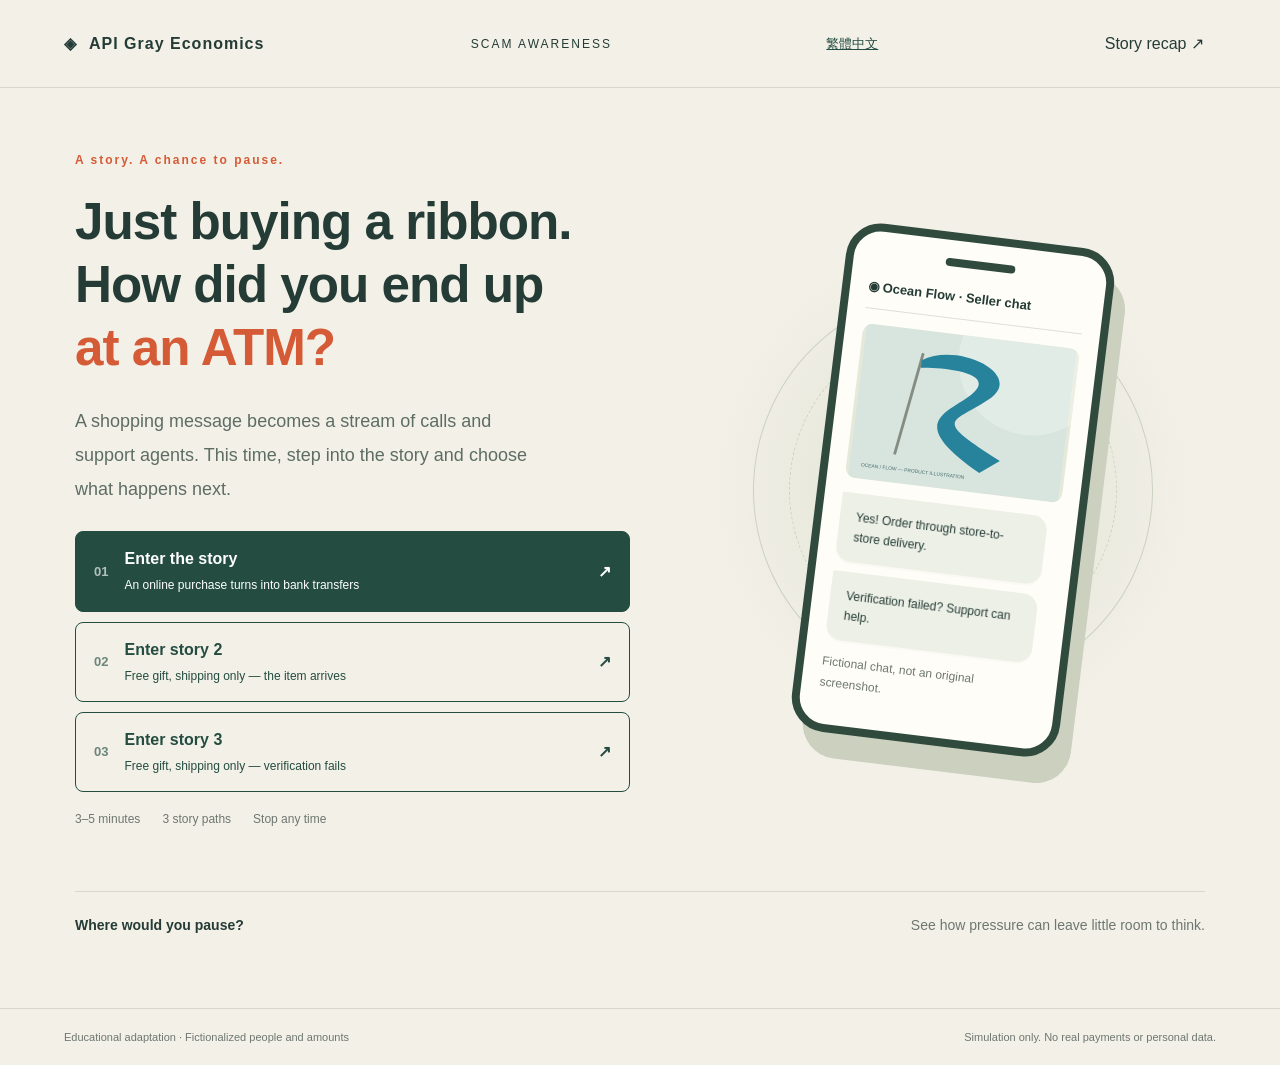
==== en/index.html @ 803ff442 "Add files via upload" ====
<!doctype html><html lang="en"><head><meta charset="utf-8"><meta name="viewport" content="width=device-width,initial-scale=1"><meta name="description" content="Three interactive scam-awareness stories. Practice pausing before a payment or transfer."><title>Pause Before You Transfer | API Gray Economics</title><link rel="stylesheet" href="../style.css"></head><body><header><a class="brand" id="home" href="#">◈ <span>API Gray Economics</span></a><span class="edition">SCAM AWARENESS</span><a class="language-switch" href="../index.html" lang="zh-Hant">繁體中文</a><button class="textbtn" id="review">Story recap ↗</button></header><main id="app"></main><footer><span>Educational adaptation · Fictionalized people and amounts</span><span>Simulation only. No real payments or personal data.</span></footer><script src="chat.js"></script><script src="app.js"></script></body></html>
---- style.css ----
:root{--bg:#f3f0e8;--ink:#243b36;--muted:#6d7770;--line:#d5d8cb;--orange:#d55b36;--green:#244c40}*{box-sizing:border-box}body{margin:0;background:var(--bg);color:var(--ink);font-family:Arial,'Noto Sans TC','Microsoft JhengHei',sans-serif}button,a{-webkit-tap-highlight-color:transparent}button{font:inherit;cursor:pointer}button:focus-visible,a:focus-visible{outline:3px solid #de8b46;outline-offset:4px}header{height:88px;max-width:1320px;margin:auto;padding:0 5%;display:flex;align-items:center;justify-content:space-between;border-bottom:1px solid var(--line)}a{color:inherit}.brand{text-decoration:none;font-weight:700;letter-spacing:1px;display:flex;gap:12px;align-items:center}.brand:first-letter{font-size:26px}.edition,.eyebrow{font-size:12px;letter-spacing:2px}.textbtn{border:0;background:none;color:var(--ink);padding:12px}.hero{max-width:1180px;margin:0 auto;display:grid;grid-template-columns:1.1fr 1fr;gap:70px;align-items:center;min-height:690px;padding:65px 25px}.eyebrow{color:var(--orange);font-weight:700}.hero h1{font-size:clamp(42px,5vw,70px);line-height:1.23;letter-spacing:-2px;margin:24px 0}.hero h1 em{font-style:normal;color:var(--orange)}.intro{font-size:18px;line-height:1.9;max-width:480px;color:#5d6d64}.primary,.secondary{border-radius:8px;padding:17px 24px;border:1px solid var(--green);font-weight:700;line-height:1.5;text-align:left}.primary{background:var(--green);color:white}.primary:hover{background:#36614f}.secondary{background:transparent;color:var(--green)}.secondary:hover{background:#e4e8dc}.hero .primary{margin-top:22px;min-width:235px;display:flex;justify-content:space-between;gap:30px}.fine{font-size:12px;line-height:1.8;color:var(--muted)}.meta{display:flex;gap:22px;margin-top:20px;font-size:12px;color:var(--muted)}.art{position:relative;height:520px;display:grid;place-items:center;background:radial-gradient(ellipse,#dce1d0 0,transparent 68%)}.orbit{position:absolute;width:400px;height:400px;border:1px solid #cbd2c0;border-radius:50%;transform:rotate(-20deg)}.orbit:after{content:'';position:absolute;inset:35px;border:1px dashed #cbd2c0;border-radius:50%}.mockphone{width:270px;background:#fffdf7;border:8px solid #304a3e;border-radius:35px;box-shadow:14px 25px 0 #cbd0bf;transform:rotate(7deg);padding:18px;z-index:1}.notch{width:70px;height:8px;background:#304a3e;border-radius:8px;margin:0 auto 22px}.phonehead{font-size:13px;font-weight:700;border-bottom:1px solid #dce1d6;padding-bottom:14px}.ribbonart{height:155px;position:relative;overflow:hidden;background:#e4e9da;border-radius:10px;margin:15px 0}.ribbonart svg{width:100%;height:100%}.bubble{padding:14px 16px;border-radius:2px 15px 15px;background:white;line-height:1.7;font-size:15px;margin:10px 0;max-width:95%;box-shadow:0 2px 0 #00000004}.mockphone .bubble{font-size:12px;background:#edf0e6}.tag{position:absolute;z-index:2;background:var(--bg);border:1px solid #cbd1c2;padding:13px 20px;border-radius:8px;font-size:13px;box-shadow:0 8px 20px #203d3010}.tag.one{top:45px;left:0;transform:rotate(-7deg)}.tag.two{bottom:40px;right:-5px;transform:rotate(-5deg);color:#a4432a}.bottomline{max-width:1130px;margin:0 auto 50px;border-top:1px solid var(--line);padding:25px 0;display:flex;justify-content:space-between;gap:20px;font-size:14px}.bottomline span{color:var(--muted)}footer{border-top:1px solid var(--line);padding:22px 5%;display:flex;justify-content:space-between;font-size:11px;color:var(--muted);gap:15px}.experience{max-width:1100px;margin:50px auto 70px;padding:0 24px;display:grid;grid-template-columns:.85fr 1.15fr;gap:70px}.context h1{font-size:38px;line-height:1.4;margin:22px 0}.context p{line-height:1.9;color:#5c6d64}.progress{display:flex;gap:7px;margin-bottom:36px}.progress i{height:4px;background:#d9ddcf;flex:1}.progress i.active{background:var(--orange)}.amount{margin:35px 0;padding-top:25px;border-top:1px solid var(--line)}.amount strong{font-size:36px;display:block;margin-top:10px;font-weight:500}.scene{background:#e3e8dc;border-radius:20px;overflow:hidden;border:1px solid #d4dacb}.scenehead{padding:20px 25px;background:#f9faf4;display:flex;align-items:center;gap:12px}.avatar{background:var(--green);color:white;width:38px;height:38px;border-radius:50%;display:grid;place-items:center}.scenehead small{display:block;color:var(--muted);margin-top:5px;font-size:11px}.messages{padding:22px 25px;min-height:240px}.incoming{font-size:12px;color:var(--muted);margin:15px 0 4px}.bubble.me{background:#cedbb7;margin-left:auto;border-radius:15px 2px 15px 15px}.url{word-break:break-all;font-family:monospace;font-size:13px}.choices{display:grid;gap:10px;padding:0 25px 25px}.choices button{width:100%;font-size:14px}.sim{font-size:10px;text-align:center;color:var(--muted);padding-bottom:15px}.note{margin-top:20px;font-size:12px;line-height:1.8;color:var(--muted)}.receipt{background:#fafbf6;padding:20px;border-radius:8px}.receipt strong{display:block;font-size:32px;margin:10px 0}.notice{border-left:3px solid var(--orange);padding:10px 15px;margin-top:20px;line-height:1.8}.recap{max-width:850px;margin:55px auto;padding:0 24px}.recap h1{font-size:40px;line-height:1.35}.recap>p{line-height:1.9;color:#5c6d64}.timeline{margin:35px 0}.row{display:grid;grid-template-columns:90px 1fr;gap:25px;padding:24px 0;border-top:1px solid var(--line)}.row b{color:var(--orange);font-size:13px}.row h3{margin:0 0 10px;font-size:19px}.row p{line-height:1.8;margin:0;color:#5d6d64}.actions{display:flex;gap:12px;margin:30px 0;flex-wrap:wrap}.help{background:#e3e8db;padding:28px;border-radius:12px;margin:30px 0}.help li{line-height:1.9;margin:12px 0}.help ul{padding-left:20px}.check{font-size:50px;color:var(--green)}@media(max-width:760px){header{height:70px;padding:0 20px}.edition{display:none}.brand{font-size:13px}.hero{grid-template-columns:1fr;padding:40px 24px 25px;gap:20px}.hero h1{font-size:46px}.intro{font-size:16px}.art{height:430px;max-width:400px;width:100%;margin:auto}.orbit{width:310px;height:310px}.mockphone{width:235px}.tag.one{top:20px}.tag.two{bottom:10px;right:0}.bottomline{margin:20px 24px 35px;display:grid;line-height:1.8}.experience{grid-template-columns:1fr;gap:24px;margin-top:30px}.context h1{font-size:29px}.context p{font-size:14px;margin-bottom:0}.progress{margin-bottom:20px}.amount{margin:20px 0 0;padding-top:15px;display:flex;justify-content:space-between;align-items:center;font-size:12px}.amount strong{font-size:26px;margin:0}.messages{padding:16px;min-height:0}.choices{padding:0 16px 20px}.recap h1{font-size:32px}.row{grid-template-columns:62px 1fr;gap:16px}footer{flex-direction:column;gap:8px}.recap{margin-top:35px}}@media(prefers-reduced-motion:no-preference){.bubble{animation:appear .35s ease both}@keyframes appear{from{opacity:0;transform:translateY(6px)}to{opacity:1;transform:translateY(0)}}}
h1:focus{outline:none}
.shop-layout{max-width:1320px;margin:36px auto 65px;padding:0 24px;display:grid;grid-template-columns:minmax(0,2.1fr) minmax(290px,1fr);gap:28px;align-items:start}.training-banner{background:#993f2a;color:white;padding:13px 18px;border-radius:10px 10px 0 0;font-size:13px;display:flex;justify-content:space-between;gap:12px;flex-wrap:wrap}.training-banner span{font-size:11px}.browserbar{padding:13px 17px;background:#e3e5e4;border:1px solid #ced3d1;font-size:11px}.browserbar span{display:block;margin-bottom:6px;color:#59655f}.browserbar code{word-break:break-all;font-size:13px}.browserbar b{color:#9b3928;background:#fce2d4}.store{background:white;border:1px solid #ddd;color:#333}.store-nav{padding:20px;display:flex;justify-content:space-between;align-items:center;gap:12px;border-top:5px solid #14805a;border-bottom:3px solid #2384af;font-size:13px}.store-nav>div{display:flex;align-items:center;gap:8px;flex-wrap:wrap}.store-nav small{font-size:10px;color:#7b827c}.storemark{background:#127e59;color:white;font-weight:bold;padding:7px 10px;font-size:18px}.store-path{font-size:11px;padding:18px 24px;color:#7b827c}.shop-product{padding:8px 24px 24px;display:grid;grid-template-columns:1.05fr 1fr;gap:28px}.product-image{overflow:hidden;border-radius:5px;background:#dfe9e5}.product-image svg{width:100%;display:block;min-height:270px}.thumbnail{width:62px;height:50px;margin-top:12px;border:2px solid #13825b;border-radius:4px;overflow:hidden}.thumbnail svg{width:100%;height:100%;object-fit:cover}.stock-tag{font-size:11px;color:#12875c;margin:7px 0 12px}.product-details h1{font-size:27px;line-height:1.4;margin:0 0 13px}.product-details h1 span{font-size:12px;font-weight:400;color:#818781}.rating{font-size:12px;color:#d29329}.rating span{color:#777;display:block;margin:6px 0 18px}.price{font-size:29px;color:#da5a2b;font-weight:700}.price del{font-size:13px;color:#999;font-weight:400;margin-left:8px}.promo{background:#fff3e8;color:#a05b28;padding:9px;font-size:11px}.product-details label{font-size:12px;display:flex;justify-content:space-between;align-items:center;margin:18px 0 9px}.swatches{display:flex;gap:8px}.swatches button{padding:9px 12px;background:white;border:1px solid #ccc;border-radius:3px;font-size:12px}.swatches .selected{border:2px solid #16815a;color:#16815a;background:#f2faf6}.quantity{display:flex;align-items:center}.quantity button,.quantity output{border:1px solid #ddd;padding:8px 14px;background:white;font-size:14px}.quantity output{border-right:0;border-left:0;min-width:45px;text-align:center}.quantity button:disabled{opacity:.35;cursor:default}.delivery{display:grid;grid-template-columns:1fr 1fr;gap:12px;font-size:12px;margin:23px 0}.delivery span{color:#777}.delivery strong{font-weight:400}.store-buy{display:block;width:100%;padding:15px;border:0;background:#128358;color:white;font-weight:700;border-radius:5px}.store-buy:hover{background:#096c47}.seller-strip{margin:0 24px;border-top:1px solid #eee;border-bottom:1px solid #eee;padding:18px 0;display:flex;gap:13px;font-size:13px;align-items:center}.seller-icon{width:40px;height:40px;border-radius:50%;background:#dfece6;display:grid;place-items:center;color:#38765e}.seller-strip small{display:block;font-size:10px;color:#888;margin-top:7px}.product-tabs{margin:20px 24px 0;border-bottom:1px solid #ddd;display:flex;gap:20px}.product-tabs button{background:none;border:0;padding:13px 2px;color:#888;font-size:13px}.product-tabs .selected{color:#128358;border-bottom:3px solid #128358}#product-info{padding:15px 24px 30px;font-size:13px;line-height:1.9}#product-info h3{font-size:16px}#product-info small{font-size:11px}.store-footer{background:#fafafa;text-align:center;padding:20px;color:#888;font-size:10px;line-height:1.9}.verify{background:#e6eadd;border:1px solid #d3d9c8;border-radius:10px;padding:23px;line-height:1.8;font-size:13px}.verify-label{color:#997047;font-size:11px;font-weight:bold;letter-spacing:1px}.verify h2{font-size:26px;line-height:1.4;margin:12px 0}.verify p{color:#59675e}.verify details{border-top:1px solid #cbd3c0;padding:17px 0}.verify summary{font-size:14px;font-weight:700;cursor:pointer}.domainbreak{margin:16px 0;background:white;padding:10px;font-family:monospace;overflow-wrap:anywhere}.domainbreak span{color:#818a83}.domainbreak strong{color:#ad402a;background:#fff0db}.wrap{overflow-wrap:anywhere}.verify textarea{width:100%;height:130px;resize:vertical;font:12px/1.8 inherit;font-family:inherit;padding:10px;border:1px solid #bdc7b2;border-radius:4px;background:#fafcf5;color:#384c40}.guidebtn{background:white;border:1px solid #829981;border-radius:4px;padding:10px 15px;margin-top:8px;color:#274637;font-size:12px}.verify .secondary{font-size:12px;width:100%}.verify a{font-size:12px;line-height:2.2}.checkout{padding:10px 28px 30px}.checkout-steps{display:flex;gap:10px;font-size:11px;color:#888;flex-wrap:wrap}.checkout-steps b{color:#147f59;font-weight:400}.checkout h1{font-size:28px;margin:25px 0 12px}.checkout-note{background:#f5f5f2;font-size:12px;padding:12px;line-height:1.7}.order-item{display:flex;gap:15px;align-items:center;border-bottom:1px solid #eee;padding:20px 0;font-size:13px}.order-item>strong{margin-left:auto}.order-thumb{width:85px}.order-thumb svg{width:100%;display:block}.order-item p{font-size:11px;color:#777}.shipping-title{display:flex;align-items:center;gap:15px}.checkout h2{font-size:16px;margin:25px 0 15px}.shipping-title span{font-size:11px;color:#92724f}.demo-fields{display:grid;grid-template-columns:1fr 1fr;gap:16px}.demo-fields label{font-size:12px}.demo-fields input,.demo-fields select{display:block;width:100%;margin-top:8px;padding:12px;border:1px solid #d9deda;border-radius:4px;color:#68756c;background:#f8faf8;font:12px inherit;font-family:inherit}.demo-fields .wide{grid-column:1/-1}.payment{background:#f4faf7;border:1px solid #b8d9c9;border-radius:5px;padding:15px;font-size:13px}.payment small{font-size:10px;color:#728478;margin-left:12px}.order-total{margin:22px 0}.order-total>div{display:flex;justify-content:space-between;font-size:13px;padding:9px 0}.order-total .total{border-top:1px solid #ddd;padding-top:17px;margin-top:7px}.total strong{color:#d75b32;font-size:23px}dialog{border:0;padding:0;border-radius:12px;width:min(440px,calc(100% - 32px));color:#34433b;box-shadow:0 25px 90px #0004}dialog::backdrop{background:#142d2877}.dialog-band{background:#9e4531;color:white;padding:13px;font-size:12px;text-align:center}.dialog-body{padding:28px;text-align:center;line-height:1.8}.error-icon{width:54px;height:54px;border-radius:50%;background:#fff0e3;color:#c4672a;font-size:32px;margin:auto}.dialog-body h2{font-size:24px;margin:15px 0 8px}.dialog-body p{font-size:14px}.fake-error{font-size:12px;background:#f4f4ef;padding:15px}.dialog-body .secondary{margin-top:10px;width:100%;font-size:12px;text-align:center}@media(max-width:1000px){.shop-layout{grid-template-columns:minmax(0,1.8fr) minmax(280px,1fr);gap:16px;padding:0 16px}.shop-product{grid-template-columns:1fr}.product-image svg{min-height:0;max-height:300px}.product-details h1 br{display:none}.product-details h1 span{display:block}.store-nav{font-size:11px;padding:15px}}@media(max-width:720px){.shop-layout{grid-template-columns:1fr;margin-top:20px;padding:0 12px}.shop-product{grid-template-columns:1fr;padding:8px 20px 22px;gap:5px}.verify{padding:22px}.demo-fields{grid-template-columns:1fr}.store-nav>span{white-space:nowrap}.checkout{padding:10px 20px 25px}.browserbar code{font-size:11px}.training-banner{font-size:12px}.verify h2 br{display:none}.product-image svg{max-height:320px}.thumbnail{display:none}.order-item{gap:10px}.order-item>strong{font-size:12px}}
.free-entry{margin-top:12px;font-size:14px;display:block;max-width:100%}.gift-layout .store-nav{border-top-color:#e7842f;border-bottom-color:#26804a}.gift-layout .storemark{background:#e7772d}.gift-layout .price small{font-size:13px;margin-left:10px;font-weight:400}.gift-description{padding:20px 24px;font-size:13px;line-height:1.8}.gift-charge{background:#f4f7f3;border:1px solid #dbe2d9;border-radius:6px;text-align:center;padding:22px;margin:22px 0}.gift-charge span,.gift-charge small{display:block;font-size:12px;color:#738075}.gift-charge strong{display:block;font-size:35px;color:#d2672b;margin:10px 0}.gift-layout .checkout .store-buy{margin-top:25px}
.story-menu{display:grid;gap:10px;margin-top:25px}.hero .story-menu button{display:flex;align-items:center;gap:16px;justify-content:flex-start;width:100%;margin:0;padding:15px 18px}.story-menu button>span:first-child{font-size:13px;opacity:.65}.story-menu button>span:last-child{margin-left:auto}.story-menu button div{font-size:16px}.story-menu small{display:block;font-weight:400;font-size:12px;margin-top:5px;line-height:1.6}.parcel-card{background:#e5ebdf;border-radius:12px;padding:24px;display:flex;gap:20px;align-items:center;margin:25px 0}.parcel-icon{font-size:65px;color:#a8794f}.parcel-card p{font-size:13px}.delivery-track{padding-left:24px;line-height:2.7}.delivery-track strong{font-weight:400;font-size:13px;margin-left:12px}.received-product{max-width:420px;border-radius:10px;overflow:hidden;margin:25px 0}.received-product svg{display:block;width:100%}@media(max-width:760px){.story-menu small{font-size:12px}.hero .story-menu button{padding:14px 12px;gap:12px}.story-menu button div{font-size:15px}}
/* Messaging simulation */
.messenger{max-width:480px;width:100%;justify-self:center;border:6px solid #28302f;border-radius:36px;background:#90aaca;box-shadow:0 22px 60px #263b3620;overflow:hidden}.phone-status{height:38px;position:relative;padding:13px 24px 5px;background:#f8fafc;display:flex;justify-content:space-between;font:bold 12px Arial;color:#172128}.chat-island{position:absolute;left:50%;top:8px;transform:translateX(-50%);width:80px;height:17px;border-radius:20px;background:#222b2f}.messenger .scenehead{padding:12px 14px;background:#f8fafc;gap:9px;border-bottom:1px solid #d9e0e5}.chat-back{border:0;background:none;font-size:34px;color:#263c47;padding:0 3px;line-height:1}.messenger .avatar{width:34px;height:34px;font-size:13px;background:linear-gradient(140deg,#52978e,#2a696c)}.messenger .scenehead strong{font-size:14px}.messenger .scenehead small{font-size:10px;max-width:170px}.chat-tools{margin-left:auto;display:flex;align-items:center;gap:11px;font-size:18px}.chat-tools svg{width:18px;height:18px;fill:none;stroke:#344b59;stroke-width:1.6;stroke-linecap:round;stroke-linejoin:round}.chat-sim-label{text-align:center;font-size:10px;color:#586e82;background:#dce6f1;padding:7px}.messenger .messages{height:360px;min-height:0;padding:15px 12px;background:#90aaca;overflow-y:auto;scrollbar-width:thin}.chat-date{width:max-content;margin:0 auto 18px;padding:5px 12px;border-radius:20px;background:#607c9b66;color:#fff;font-size:10px}.chat-row{display:flex;align-items:flex-end;gap:6px;margin:13px 0}.chat-row[hidden],.messenger [hidden]{display:none!important}.chat-face{flex:0 0 29px;height:29px;align-self:flex-start;display:grid;place-items:center;border:2px solid #ffffffa0;background:linear-gradient(145deg,#faead2,#b4c8ad);border-radius:50%;font-size:12px;color:#4c685e;margin-top:19px}.chat-message{max-width:77%;min-width:0}.chat-sender{font-size:10px;color:#2f4b66;margin:0 0 5px 3px}.messenger .bubble{margin:0;padding:10px 12px;background:#fff;color:#25322d;line-height:1.65;font-size:14px;max-width:100%;border-radius:0 15px 15px 15px;box-shadow:0 1px 2px #425e7618;overflow-wrap:anywhere}.chat-time{font-size:9px;color:#3d5773;line-height:1.5;white-space:nowrap;padding-bottom:1px}.chat-row.outgoing{justify-content:flex-end}.outgoing .chat-message{order:2}.outgoing .chat-time{order:1;text-align:right}.messenger .bubble.me{background:#a6e57b;border-radius:15px 0 15px 15px;margin:0}.chat-playbar{display:flex;gap:8px;justify-content:center;background:#90aaca;padding:8px 10px 16px}.chat-playbar button{border:0;border-radius:20px;padding:9px 14px;font-size:12px}.chat-next{background:#fff;color:#294860;font-weight:bold}.chat-show-all{background:#ffffff55;color:#304a62}.chat-composer{background:#f8fafc;display:flex;gap:10px;align-items:center;padding:10px 14px;color:#738389;font-size:24px;border-top:1px solid #d4dfe7}.chat-composer>div{flex:1;border:1px solid #e0e5e8;background:#fff;border-radius:20px;padding:10px 12px;font-size:11px;color:#97a0a4;display:flex;justify-content:space-between}.messenger .choices{background:#f8fafc;padding:4px 14px 12px;gap:8px}.messenger .choices button{font-size:12px;padding:12px 14px;border-radius:8px}.messenger .sim{background:#f8fafc;padding:0 10px 15px;font-size:9px}.messenger .sim:after{content:'';display:block;width:100px;height:4px;background:#2c343b;border-radius:4px;margin:13px auto 0}.messenger .receipt{padding:12px}.messenger .receipt strong{font-size:26px}.experience{align-items:start}.messenger .chat-row .bubble{animation:appear .2s ease both}@media(max-width:760px){.messenger{border-width:4px;max-width:430px;border-radius:29px}.messenger .messages{height:340px}.chat-message{max-width:75%}.chat-tools{gap:8px}.messenger .scenehead small{max-width:145px}.experience{gap:24px}}@media(prefers-reduced-motion:reduce){.messenger .chat-row .bubble{animation:none}}

.language-switch{font-size:13px;white-space:nowrap;padding:8px;color:var(--green)}html[lang=en] .hero h1{font-size:clamp(35px,4vw,58px);letter-spacing:-1px}html[lang=en] .context h1{font-size:34px}html[lang=en] .chat-message{max-width:74%}html[lang=en] .chat-tools{gap:7px}@media(max-width:760px){html[lang=en] header{padding:0 10px;gap:4px}html[lang=en] .brand{font-size:11px}html[lang=en] .textbtn{font-size:11px;padding:8px}html[lang=en] .context h1{font-size:28px}}
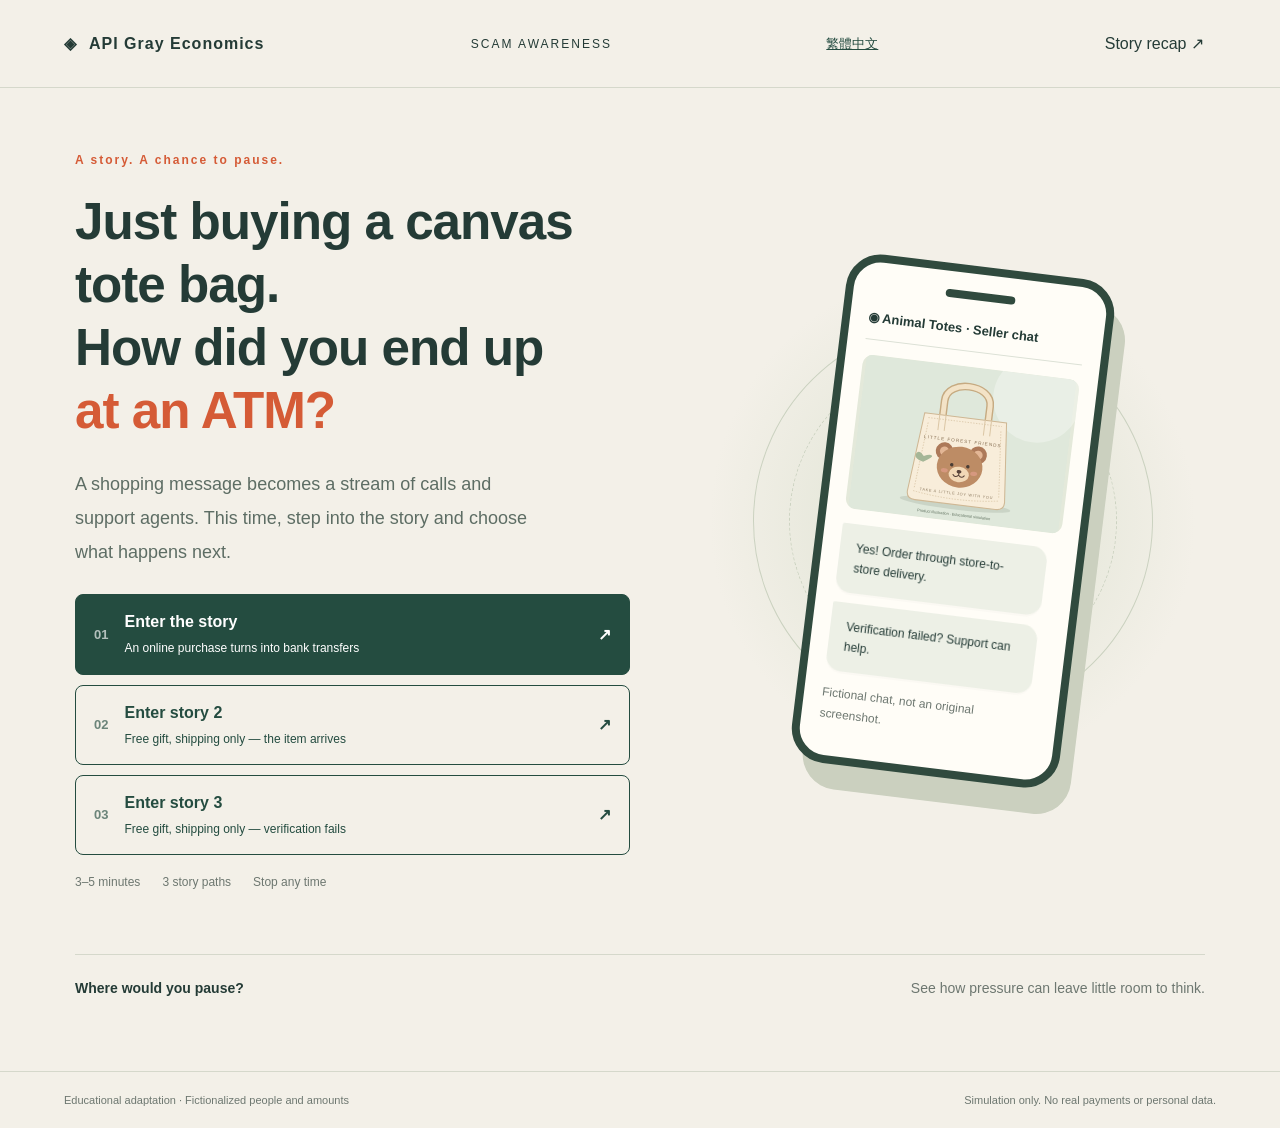
==== commit 78c8b612: "更新品項" ====
--- a/en/index.html
+++ b/en/index.html
@@ -1 +1 @@
-<!doctype html><html lang="en"><head><meta charset="utf-8"><meta name="viewport" content="width=device-width,initial-scale=1"><meta name="description" content="Three interactive scam-awareness stories. Practice pausing before a payment or transfer."><title>Pause Before You Transfer | API Gray Economics</title><link rel="stylesheet" href="../style.css"></head><body><header><a class="brand" id="home" href="#">◈ <span>API Gray Economics</span></a><span class="edition">SCAM AWARENESS</span><a class="language-switch" href="../index.html" lang="zh-Hant">繁體中文</a><button class="textbtn" id="review">Story recap ↗</button></header><main id="app"></main><footer><span>Educational adaptation · Fictionalized people and amounts</span><span>Simulation only. No real payments or personal data.</span></footer><script src="chat.js"></script><script src="app.js"></script></body></html>+<!doctype html><html lang="en"><head><meta charset="utf-8"><meta name="viewport" content="width=device-width,initial-scale=1"><meta name="description" content="Three interactive scam-awareness stories. Practice pausing before a payment or transfer."><title>Pause Before You Transfer | API Gray Economics</title><link rel="stylesheet" href="../style.css"></head><body><header><a class="brand" id="home" href="#">◈ <span>API Gray Economics</span></a><span class="edition">SCAM AWARENESS</span><a class="language-switch" href="../index.html" lang="zh-Hant">繁體中文</a><button class="textbtn" id="review">Story recap ↗</button></header><main id="app"></main><footer><span>Educational adaptation · Fictionalized people and amounts</span><span>Simulation only. No real payments or personal data.</span></footer><script src="../totes.js"></script><script src="chat.js"></script><script src="app.js"></script></body></html>
--- a/style.css
+++ b/style.css
@@ -1,4 +1,4 @@
-:root{--bg:#f3f0e8;--ink:#243b36;--muted:#6d7770;--line:#d5d8cb;--orange:#d55b36;--green:#244c40}*{box-sizing:border-box}body{margin:0;background:var(--bg);color:var(--ink);font-family:Arial,'Noto Sans TC','Microsoft JhengHei',sans-serif}button,a{-webkit-tap-highlight-color:transparent}button{font:inherit;cursor:pointer}button:focus-visible,a:focus-visible{outline:3px solid #de8b46;outline-offset:4px}header{height:88px;max-width:1320px;margin:auto;padding:0 5%;display:flex;align-items:center;justify-content:space-between;border-bottom:1px solid var(--line)}a{color:inherit}.brand{text-decoration:none;font-weight:700;letter-spacing:1px;display:flex;gap:12px;align-items:center}.brand:first-letter{font-size:26px}.edition,.eyebrow{font-size:12px;letter-spacing:2px}.textbtn{border:0;background:none;color:var(--ink);padding:12px}.hero{max-width:1180px;margin:0 auto;display:grid;grid-template-columns:1.1fr 1fr;gap:70px;align-items:center;min-height:690px;padding:65px 25px}.eyebrow{color:var(--orange);font-weight:700}.hero h1{font-size:clamp(42px,5vw,70px);line-height:1.23;letter-spacing:-2px;margin:24px 0}.hero h1 em{font-style:normal;color:var(--orange)}.intro{font-size:18px;line-height:1.9;max-width:480px;color:#5d6d64}.primary,.secondary{border-radius:8px;padding:17px 24px;border:1px solid var(--green);font-weight:700;line-height:1.5;text-align:left}.primary{background:var(--green);color:white}.primary:hover{background:#36614f}.secondary{background:transparent;color:var(--green)}.secondary:hover{background:#e4e8dc}.hero .primary{margin-top:22px;min-width:235px;display:flex;justify-content:space-between;gap:30px}.fine{font-size:12px;line-height:1.8;color:var(--muted)}.meta{display:flex;gap:22px;margin-top:20px;font-size:12px;color:var(--muted)}.art{position:relative;height:520px;display:grid;place-items:center;background:radial-gradient(ellipse,#dce1d0 0,transparent 68%)}.orbit{position:absolute;width:400px;height:400px;border:1px solid #cbd2c0;border-radius:50%;transform:rotate(-20deg)}.orbit:after{content:'';position:absolute;inset:35px;border:1px dashed #cbd2c0;border-radius:50%}.mockphone{width:270px;background:#fffdf7;border:8px solid #304a3e;border-radius:35px;box-shadow:14px 25px 0 #cbd0bf;transform:rotate(7deg);padding:18px;z-index:1}.notch{width:70px;height:8px;background:#304a3e;border-radius:8px;margin:0 auto 22px}.phonehead{font-size:13px;font-weight:700;border-bottom:1px solid #dce1d6;padding-bottom:14px}.ribbonart{height:155px;position:relative;overflow:hidden;background:#e4e9da;border-radius:10px;margin:15px 0}.ribbonart svg{width:100%;height:100%}.bubble{padding:14px 16px;border-radius:2px 15px 15px;background:white;line-height:1.7;font-size:15px;margin:10px 0;max-width:95%;box-shadow:0 2px 0 #00000004}.mockphone .bubble{font-size:12px;background:#edf0e6}.tag{position:absolute;z-index:2;background:var(--bg);border:1px solid #cbd1c2;padding:13px 20px;border-radius:8px;font-size:13px;box-shadow:0 8px 20px #203d3010}.tag.one{top:45px;left:0;transform:rotate(-7deg)}.tag.two{bottom:40px;right:-5px;transform:rotate(-5deg);color:#a4432a}.bottomline{max-width:1130px;margin:0 auto 50px;border-top:1px solid var(--line);padding:25px 0;display:flex;justify-content:space-between;gap:20px;font-size:14px}.bottomline span{color:var(--muted)}footer{border-top:1px solid var(--line);padding:22px 5%;display:flex;justify-content:space-between;font-size:11px;color:var(--muted);gap:15px}.experience{max-width:1100px;margin:50px auto 70px;padding:0 24px;display:grid;grid-template-columns:.85fr 1.15fr;gap:70px}.context h1{font-size:38px;line-height:1.4;margin:22px 0}.context p{line-height:1.9;color:#5c6d64}.progress{display:flex;gap:7px;margin-bottom:36px}.progress i{height:4px;background:#d9ddcf;flex:1}.progress i.active{background:var(--orange)}.amount{margin:35px 0;padding-top:25px;border-top:1px solid var(--line)}.amount strong{font-size:36px;display:block;margin-top:10px;font-weight:500}.scene{background:#e3e8dc;border-radius:20px;overflow:hidden;border:1px solid #d4dacb}.scenehead{padding:20px 25px;background:#f9faf4;display:flex;align-items:center;gap:12px}.avatar{background:var(--green);color:white;width:38px;height:38px;border-radius:50%;display:grid;place-items:center}.scenehead small{display:block;color:var(--muted);margin-top:5px;font-size:11px}.messages{padding:22px 25px;min-height:240px}.incoming{font-size:12px;color:var(--muted);margin:15px 0 4px}.bubble.me{background:#cedbb7;margin-left:auto;border-radius:15px 2px 15px 15px}.url{word-break:break-all;font-family:monospace;font-size:13px}.choices{display:grid;gap:10px;padding:0 25px 25px}.choices button{width:100%;font-size:14px}.sim{font-size:10px;text-align:center;color:var(--muted);padding-bottom:15px}.note{margin-top:20px;font-size:12px;line-height:1.8;color:var(--muted)}.receipt{background:#fafbf6;padding:20px;border-radius:8px}.receipt strong{display:block;font-size:32px;margin:10px 0}.notice{border-left:3px solid var(--orange);padding:10px 15px;margin-top:20px;line-height:1.8}.recap{max-width:850px;margin:55px auto;padding:0 24px}.recap h1{font-size:40px;line-height:1.35}.recap>p{line-height:1.9;color:#5c6d64}.timeline{margin:35px 0}.row{display:grid;grid-template-columns:90px 1fr;gap:25px;padding:24px 0;border-top:1px solid var(--line)}.row b{color:var(--orange);font-size:13px}.row h3{margin:0 0 10px;font-size:19px}.row p{line-height:1.8;margin:0;color:#5d6d64}.actions{display:flex;gap:12px;margin:30px 0;flex-wrap:wrap}.help{background:#e3e8db;padding:28px;border-radius:12px;margin:30px 0}.help li{line-height:1.9;margin:12px 0}.help ul{padding-left:20px}.check{font-size:50px;color:var(--green)}@media(max-width:760px){header{height:70px;padding:0 20px}.edition{display:none}.brand{font-size:13px}.hero{grid-template-columns:1fr;padding:40px 24px 25px;gap:20px}.hero h1{font-size:46px}.intro{font-size:16px}.art{height:430px;max-width:400px;width:100%;margin:auto}.orbit{width:310px;height:310px}.mockphone{width:235px}.tag.one{top:20px}.tag.two{bottom:10px;right:0}.bottomline{margin:20px 24px 35px;display:grid;line-height:1.8}.experience{grid-template-columns:1fr;gap:24px;margin-top:30px}.context h1{font-size:29px}.context p{font-size:14px;margin-bottom:0}.progress{margin-bottom:20px}.amount{margin:20px 0 0;padding-top:15px;display:flex;justify-content:space-between;align-items:center;font-size:12px}.amount strong{font-size:26px;margin:0}.messages{padding:16px;min-height:0}.choices{padding:0 16px 20px}.recap h1{font-size:32px}.row{grid-template-columns:62px 1fr;gap:16px}footer{flex-direction:column;gap:8px}.recap{margin-top:35px}}@media(prefers-reduced-motion:no-preference){.bubble{animation:appear .35s ease both}@keyframes appear{from{opacity:0;transform:translateY(6px)}to{opacity:1;transform:translateY(0)}}}
+:root{--bg:#f3f0e8;--ink:#243b36;--muted:#6d7770;--line:#d5d8cb;--orange:#d55b36;--green:#244c40}*{box-sizing:border-box}body{margin:0;background:var(--bg);color:var(--ink);font-family:Arial,'Noto Sans TC','Microsoft JhengHei',sans-serif}button,a{-webkit-tap-highlight-color:transparent}button{font:inherit;cursor:pointer}button:focus-visible,a:focus-visible{outline:3px solid #de8b46;outline-offset:4px}header{height:88px;max-width:1320px;margin:auto;padding:0 5%;display:flex;align-items:center;justify-content:space-between;border-bottom:1px solid var(--line)}a{color:inherit}.brand{text-decoration:none;font-weight:700;letter-spacing:1px;display:flex;gap:12px;align-items:center}.brand:first-letter{font-size:26px}.edition,.eyebrow{font-size:12px;letter-spacing:2px}.textbtn{border:0;background:none;color:var(--ink);padding:12px}.hero{max-width:1180px;margin:0 auto;display:grid;grid-template-columns:1.1fr 1fr;gap:70px;align-items:center;min-height:690px;padding:65px 25px}.eyebrow{color:var(--orange);font-weight:700}.hero h1{font-size:clamp(42px,5vw,70px);line-height:1.23;letter-spacing:-2px;margin:24px 0}.hero h1 em{font-style:normal;color:var(--orange)}.intro{font-size:18px;line-height:1.9;max-width:480px;color:#5d6d64}.primary,.secondary{border-radius:8px;padding:17px 24px;border:1px solid var(--green);font-weight:700;line-height:1.5;text-align:left}.primary{background:var(--green);color:white}.primary:hover{background:#36614f}.secondary{background:transparent;color:var(--green)}.secondary:hover{background:#e4e8dc}.hero .primary{margin-top:22px;min-width:235px;display:flex;justify-content:space-between;gap:30px}.fine{font-size:12px;line-height:1.8;color:var(--muted)}.meta{display:flex;gap:22px;margin-top:20px;font-size:12px;color:var(--muted)}.art{position:relative;height:520px;display:grid;place-items:center;background:radial-gradient(ellipse,#dce1d0 0,transparent 68%)}.orbit{position:absolute;width:400px;height:400px;border:1px solid #cbd2c0;border-radius:50%;transform:rotate(-20deg)}.orbit:after{content:'';position:absolute;inset:35px;border:1px dashed #cbd2c0;border-radius:50%}.mockphone{width:270px;background:#fffdf7;border:8px solid #304a3e;border-radius:35px;box-shadow:14px 25px 0 #cbd0bf;transform:rotate(7deg);padding:18px;z-index:1}.notch{width:70px;height:8px;background:#304a3e;border-radius:8px;margin:0 auto 22px}.phonehead{font-size:13px;font-weight:700;border-bottom:1px solid #dce1d6;padding-bottom:14px}.tote-art{height:155px;position:relative;overflow:hidden;background:#e4e9da;border-radius:10px;margin:15px 0}.tote-art svg{width:100%;height:100%}.bubble{padding:14px 16px;border-radius:2px 15px 15px;background:white;line-height:1.7;font-size:15px;margin:10px 0;max-width:95%;box-shadow:0 2px 0 #00000004}.mockphone .bubble{font-size:12px;background:#edf0e6}.tag{position:absolute;z-index:2;background:var(--bg);border:1px solid #cbd1c2;padding:13px 20px;border-radius:8px;font-size:13px;box-shadow:0 8px 20px #203d3010}.tag.one{top:45px;left:0;transform:rotate(-7deg)}.tag.two{bottom:40px;right:-5px;transform:rotate(-5deg);color:#a4432a}.bottomline{max-width:1130px;margin:0 auto 50px;border-top:1px solid var(--line);padding:25px 0;display:flex;justify-content:space-between;gap:20px;font-size:14px}.bottomline span{color:var(--muted)}footer{border-top:1px solid var(--line);padding:22px 5%;display:flex;justify-content:space-between;font-size:11px;color:var(--muted);gap:15px}.experience{max-width:1100px;margin:50px auto 70px;padding:0 24px;display:grid;grid-template-columns:.85fr 1.15fr;gap:70px}.context h1{font-size:38px;line-height:1.4;margin:22px 0}.context p{line-height:1.9;color:#5c6d64}.progress{display:flex;gap:7px;margin-bottom:36px}.progress i{height:4px;background:#d9ddcf;flex:1}.progress i.active{background:var(--orange)}.amount{margin:35px 0;padding-top:25px;border-top:1px solid var(--line)}.amount strong{font-size:36px;display:block;margin-top:10px;font-weight:500}.scene{background:#e3e8dc;border-radius:20px;overflow:hidden;border:1px solid #d4dacb}.scenehead{padding:20px 25px;background:#f9faf4;display:flex;align-items:center;gap:12px}.avatar{background:var(--green);color:white;width:38px;height:38px;border-radius:50%;display:grid;place-items:center}.scenehead small{display:block;color:var(--muted);margin-top:5px;font-size:11px}.messages{padding:22px 25px;min-height:240px}.incoming{font-size:12px;color:var(--muted);margin:15px 0 4px}.bubble.me{background:#cedbb7;margin-left:auto;border-radius:15px 2px 15px 15px}.url{word-break:break-all;font-family:monospace;font-size:13px}.choices{display:grid;gap:10px;padding:0 25px 25px}.choices button{width:100%;font-size:14px}.sim{font-size:10px;text-align:center;color:var(--muted);padding-bottom:15px}.note{margin-top:20px;font-size:12px;line-height:1.8;color:var(--muted)}.receipt{background:#fafbf6;padding:20px;border-radius:8px}.receipt strong{display:block;font-size:32px;margin:10px 0}.notice{border-left:3px solid var(--orange);padding:10px 15px;margin-top:20px;line-height:1.8}.recap{max-width:850px;margin:55px auto;padding:0 24px}.recap h1{font-size:40px;line-height:1.35}.recap>p{line-height:1.9;color:#5c6d64}.timeline{margin:35px 0}.row{display:grid;grid-template-columns:90px 1fr;gap:25px;padding:24px 0;border-top:1px solid var(--line)}.row b{color:var(--orange);font-size:13px}.row h3{margin:0 0 10px;font-size:19px}.row p{line-height:1.8;margin:0;color:#5d6d64}.actions{display:flex;gap:12px;margin:30px 0;flex-wrap:wrap}.help{background:#e3e8db;padding:28px;border-radius:12px;margin:30px 0}.help li{line-height:1.9;margin:12px 0}.help ul{padding-left:20px}.check{font-size:50px;color:var(--green)}@media(max-width:760px){header{height:70px;padding:0 20px}.edition{display:none}.brand{font-size:13px}.hero{grid-template-columns:1fr;padding:40px 24px 25px;gap:20px}.hero h1{font-size:46px}.intro{font-size:16px}.art{height:430px;max-width:400px;width:100%;margin:auto}.orbit{width:310px;height:310px}.mockphone{width:235px}.tag.one{top:20px}.tag.two{bottom:10px;right:0}.bottomline{margin:20px 24px 35px;display:grid;line-height:1.8}.experience{grid-template-columns:1fr;gap:24px;margin-top:30px}.context h1{font-size:29px}.context p{font-size:14px;margin-bottom:0}.progress{margin-bottom:20px}.amount{margin:20px 0 0;padding-top:15px;display:flex;justify-content:space-between;align-items:center;font-size:12px}.amount strong{font-size:26px;margin:0}.messages{padding:16px;min-height:0}.choices{padding:0 16px 20px}.recap h1{font-size:32px}.row{grid-template-columns:62px 1fr;gap:16px}footer{flex-direction:column;gap:8px}.recap{margin-top:35px}}@media(prefers-reduced-motion:no-preference){.bubble{animation:appear .35s ease both}@keyframes appear{from{opacity:0;transform:translateY(6px)}to{opacity:1;transform:translateY(0)}}}
 h1:focus{outline:none}
 .shop-layout{max-width:1320px;margin:36px auto 65px;padding:0 24px;display:grid;grid-template-columns:minmax(0,2.1fr) minmax(290px,1fr);gap:28px;align-items:start}.training-banner{background:#993f2a;color:white;padding:13px 18px;border-radius:10px 10px 0 0;font-size:13px;display:flex;justify-content:space-between;gap:12px;flex-wrap:wrap}.training-banner span{font-size:11px}.browserbar{padding:13px 17px;background:#e3e5e4;border:1px solid #ced3d1;font-size:11px}.browserbar span{display:block;margin-bottom:6px;color:#59655f}.browserbar code{word-break:break-all;font-size:13px}.browserbar b{color:#9b3928;background:#fce2d4}.store{background:white;border:1px solid #ddd;color:#333}.store-nav{padding:20px;display:flex;justify-content:space-between;align-items:center;gap:12px;border-top:5px solid #14805a;border-bottom:3px solid #2384af;font-size:13px}.store-nav>div{display:flex;align-items:center;gap:8px;flex-wrap:wrap}.store-nav small{font-size:10px;color:#7b827c}.storemark{background:#127e59;color:white;font-weight:bold;padding:7px 10px;font-size:18px}.store-path{font-size:11px;padding:18px 24px;color:#7b827c}.shop-product{padding:8px 24px 24px;display:grid;grid-template-columns:1.05fr 1fr;gap:28px}.product-image{overflow:hidden;border-radius:5px;background:#dfe9e5}.product-image svg{width:100%;display:block;min-height:270px}.thumbnail{width:62px;height:50px;margin-top:12px;border:2px solid #13825b;border-radius:4px;overflow:hidden}.thumbnail svg{width:100%;height:100%;object-fit:cover}.stock-tag{font-size:11px;color:#12875c;margin:7px 0 12px}.product-details h1{font-size:27px;line-height:1.4;margin:0 0 13px}.product-details h1 span{font-size:12px;font-weight:400;color:#818781}.rating{font-size:12px;color:#d29329}.rating span{color:#777;display:block;margin:6px 0 18px}.price{font-size:29px;color:#da5a2b;font-weight:700}.price del{font-size:13px;color:#999;font-weight:400;margin-left:8px}.promo{background:#fff3e8;color:#a05b28;padding:9px;font-size:11px}.product-details label{font-size:12px;display:flex;justify-content:space-between;align-items:center;margin:18px 0 9px}.swatches{display:flex;gap:8px}.swatches button{padding:9px 12px;background:white;border:1px solid #ccc;border-radius:3px;font-size:12px}.swatches .selected{border:2px solid #16815a;color:#16815a;background:#f2faf6}.quantity{display:flex;align-items:center}.quantity button,.quantity output{border:1px solid #ddd;padding:8px 14px;background:white;font-size:14px}.quantity output{border-right:0;border-left:0;min-width:45px;text-align:center}.quantity button:disabled{opacity:.35;cursor:default}.delivery{display:grid;grid-template-columns:1fr 1fr;gap:12px;font-size:12px;margin:23px 0}.delivery span{color:#777}.delivery strong{font-weight:400}.store-buy{display:block;width:100%;padding:15px;border:0;background:#128358;color:white;font-weight:700;border-radius:5px}.store-buy:hover{background:#096c47}.seller-strip{margin:0 24px;border-top:1px solid #eee;border-bottom:1px solid #eee;padding:18px 0;display:flex;gap:13px;font-size:13px;align-items:center}.seller-icon{width:40px;height:40px;border-radius:50%;background:#dfece6;display:grid;place-items:center;color:#38765e}.seller-strip small{display:block;font-size:10px;color:#888;margin-top:7px}.product-tabs{margin:20px 24px 0;border-bottom:1px solid #ddd;display:flex;gap:20px}.product-tabs button{background:none;border:0;padding:13px 2px;color:#888;font-size:13px}.product-tabs .selected{color:#128358;border-bottom:3px solid #128358}#product-info{padding:15px 24px 30px;font-size:13px;line-height:1.9}#product-info h3{font-size:16px}#product-info small{font-size:11px}.store-footer{background:#fafafa;text-align:center;padding:20px;color:#888;font-size:10px;line-height:1.9}.verify{background:#e6eadd;border:1px solid #d3d9c8;border-radius:10px;padding:23px;line-height:1.8;font-size:13px}.verify-label{color:#997047;font-size:11px;font-weight:bold;letter-spacing:1px}.verify h2{font-size:26px;line-height:1.4;margin:12px 0}.verify p{color:#59675e}.verify details{border-top:1px solid #cbd3c0;padding:17px 0}.verify summary{font-size:14px;font-weight:700;cursor:pointer}.domainbreak{margin:16px 0;background:white;padding:10px;font-family:monospace;overflow-wrap:anywhere}.domainbreak span{color:#818a83}.domainbreak strong{color:#ad402a;background:#fff0db}.wrap{overflow-wrap:anywhere}.verify textarea{width:100%;height:130px;resize:vertical;font:12px/1.8 inherit;font-family:inherit;padding:10px;border:1px solid #bdc7b2;border-radius:4px;background:#fafcf5;color:#384c40}.guidebtn{background:white;border:1px solid #829981;border-radius:4px;padding:10px 15px;margin-top:8px;color:#274637;font-size:12px}.verify .secondary{font-size:12px;width:100%}.verify a{font-size:12px;line-height:2.2}.checkout{padding:10px 28px 30px}.checkout-steps{display:flex;gap:10px;font-size:11px;color:#888;flex-wrap:wrap}.checkout-steps b{color:#147f59;font-weight:400}.checkout h1{font-size:28px;margin:25px 0 12px}.checkout-note{background:#f5f5f2;font-size:12px;padding:12px;line-height:1.7}.order-item{display:flex;gap:15px;align-items:center;border-bottom:1px solid #eee;padding:20px 0;font-size:13px}.order-item>strong{margin-left:auto}.order-thumb{width:85px}.order-thumb svg{width:100%;display:block}.order-item p{font-size:11px;color:#777}.shipping-title{display:flex;align-items:center;gap:15px}.checkout h2{font-size:16px;margin:25px 0 15px}.shipping-title span{font-size:11px;color:#92724f}.demo-fields{display:grid;grid-template-columns:1fr 1fr;gap:16px}.demo-fields label{font-size:12px}.demo-fields input,.demo-fields select{display:block;width:100%;margin-top:8px;padding:12px;border:1px solid #d9deda;border-radius:4px;color:#68756c;background:#f8faf8;font:12px inherit;font-family:inherit}.demo-fields .wide{grid-column:1/-1}.payment{background:#f4faf7;border:1px solid #b8d9c9;border-radius:5px;padding:15px;font-size:13px}.payment small{font-size:10px;color:#728478;margin-left:12px}.order-total{margin:22px 0}.order-total>div{display:flex;justify-content:space-between;font-size:13px;padding:9px 0}.order-total .total{border-top:1px solid #ddd;padding-top:17px;margin-top:7px}.total strong{color:#d75b32;font-size:23px}dialog{border:0;padding:0;border-radius:12px;width:min(440px,calc(100% - 32px));color:#34433b;box-shadow:0 25px 90px #0004}dialog::backdrop{background:#142d2877}.dialog-band{background:#9e4531;color:white;padding:13px;font-size:12px;text-align:center}.dialog-body{padding:28px;text-align:center;line-height:1.8}.error-icon{width:54px;height:54px;border-radius:50%;background:#fff0e3;color:#c4672a;font-size:32px;margin:auto}.dialog-body h2{font-size:24px;margin:15px 0 8px}.dialog-body p{font-size:14px}.fake-error{font-size:12px;background:#f4f4ef;padding:15px}.dialog-body .secondary{margin-top:10px;width:100%;font-size:12px;text-align:center}@media(max-width:1000px){.shop-layout{grid-template-columns:minmax(0,1.8fr) minmax(280px,1fr);gap:16px;padding:0 16px}.shop-product{grid-template-columns:1fr}.product-image svg{min-height:0;max-height:300px}.product-details h1 br{display:none}.product-details h1 span{display:block}.store-nav{font-size:11px;padding:15px}}@media(max-width:720px){.shop-layout{grid-template-columns:1fr;margin-top:20px;padding:0 12px}.shop-product{grid-template-columns:1fr;padding:8px 20px 22px;gap:5px}.verify{padding:22px}.demo-fields{grid-template-columns:1fr}.store-nav>span{white-space:nowrap}.checkout{padding:10px 20px 25px}.browserbar code{font-size:11px}.training-banner{font-size:12px}.verify h2 br{display:none}.product-image svg{max-height:320px}.thumbnail{display:none}.order-item{gap:10px}.order-item>strong{font-size:12px}}
 .free-entry{margin-top:12px;font-size:14px;display:block;max-width:100%}.gift-layout .store-nav{border-top-color:#e7842f;border-bottom-color:#26804a}.gift-layout .storemark{background:#e7772d}.gift-layout .price small{font-size:13px;margin-left:10px;font-weight:400}.gift-description{padding:20px 24px;font-size:13px;line-height:1.8}.gift-charge{background:#f4f7f3;border:1px solid #dbe2d9;border-radius:6px;text-align:center;padding:22px;margin:22px 0}.gift-charge span,.gift-charge small{display:block;font-size:12px;color:#738075}.gift-charge strong{display:block;font-size:35px;color:#d2672b;margin:10px 0}.gift-layout .checkout .store-buy{margin-top:25px}
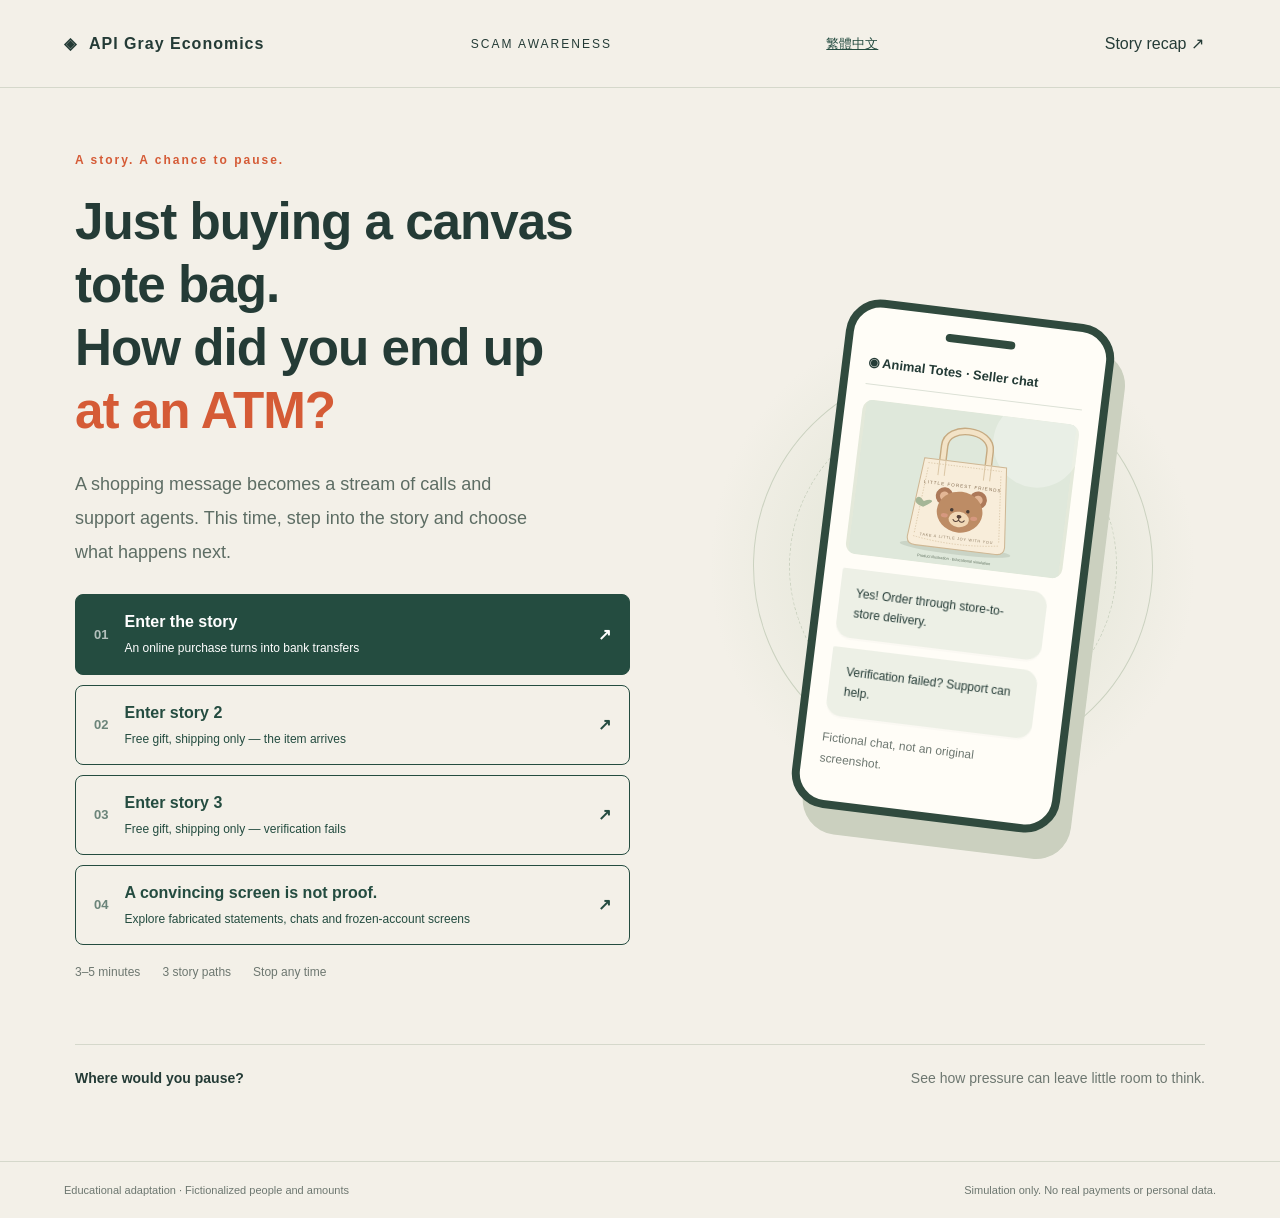
==== commit 3d998794: "增加項目" ====
--- a/en/index.html
+++ b/en/index.html
@@ -1 +1 @@
-<!doctype html><html lang="en"><head><meta charset="utf-8"><meta name="viewport" content="width=device-width,initial-scale=1"><meta name="description" content="Three interactive scam-awareness stories. Practice pausing before a payment or transfer."><title>Pause Before You Transfer | API Gray Economics</title><link rel="stylesheet" href="../style.css"></head><body><header><a class="brand" id="home" href="#">◈ <span>API Gray Economics</span></a><span class="edition">SCAM AWARENESS</span><a class="language-switch" href="../index.html" lang="zh-Hant">繁體中文</a><button class="textbtn" id="review">Story recap ↗</button></header><main id="app"></main><footer><span>Educational adaptation · Fictionalized people and amounts</span><span>Simulation only. No real payments or personal data.</span></footer><script src="../totes.js"></script><script src="chat.js"></script><script src="app.js"></script></body></html>+<!doctype html><html lang="en"><head><meta charset="utf-8"><meta name="viewport" content="width=device-width,initial-scale=1"><meta name="description" content="Three interactive scam-awareness stories. Practice pausing before a payment or transfer."><title>Pause Before You Transfer | API Gray Economics</title><link rel="stylesheet" href="../style.css"></head><body><header><a class="brand" id="home" href="#">◈ <span>API Gray Economics</span></a><span class="edition">SCAM AWARENESS</span><a class="language-switch" href="../index.html" lang="zh-Hant">繁體中文</a><button class="textbtn" id="review">Story recap ↗</button></header><main id="app"></main><footer><span>Educational adaptation · Fictionalized people and amounts</span><span>Simulation only. No real payments or personal data.</span></footer><script src="../totes.js"></script><script src="../proof.js"></script><script src="chat.js"></script><script src="app.js"></script></body></html>
--- a/style.css
+++ b/style.css
@@ -7,3 +7,6 @@
 .messenger{max-width:480px;width:100%;justify-self:center;border:6px solid #28302f;border-radius:36px;background:#90aaca;box-shadow:0 22px 60px #263b3620;overflow:hidden}.phone-status{height:38px;position:relative;padding:13px 24px 5px;background:#f8fafc;display:flex;justify-content:space-between;font:bold 12px Arial;color:#172128}.chat-island{position:absolute;left:50%;top:8px;transform:translateX(-50%);width:80px;height:17px;border-radius:20px;background:#222b2f}.messenger .scenehead{padding:12px 14px;background:#f8fafc;gap:9px;border-bottom:1px solid #d9e0e5}.chat-back{border:0;background:none;font-size:34px;color:#263c47;padding:0 3px;line-height:1}.messenger .avatar{width:34px;height:34px;font-size:13px;background:linear-gradient(140deg,#52978e,#2a696c)}.messenger .scenehead strong{font-size:14px}.messenger .scenehead small{font-size:10px;max-width:170px}.chat-tools{margin-left:auto;display:flex;align-items:center;gap:11px;font-size:18px}.chat-tools svg{width:18px;height:18px;fill:none;stroke:#344b59;stroke-width:1.6;stroke-linecap:round;stroke-linejoin:round}.chat-sim-label{text-align:center;font-size:10px;color:#586e82;background:#dce6f1;padding:7px}.messenger .messages{height:360px;min-height:0;padding:15px 12px;background:#90aaca;overflow-y:auto;scrollbar-width:thin}.chat-date{width:max-content;margin:0 auto 18px;padding:5px 12px;border-radius:20px;background:#607c9b66;color:#fff;font-size:10px}.chat-row{display:flex;align-items:flex-end;gap:6px;margin:13px 0}.chat-row[hidden],.messenger [hidden]{display:none!important}.chat-face{flex:0 0 29px;height:29px;align-self:flex-start;display:grid;place-items:center;border:2px solid #ffffffa0;background:linear-gradient(145deg,#faead2,#b4c8ad);border-radius:50%;font-size:12px;color:#4c685e;margin-top:19px}.chat-message{max-width:77%;min-width:0}.chat-sender{font-size:10px;color:#2f4b66;margin:0 0 5px 3px}.messenger .bubble{margin:0;padding:10px 12px;background:#fff;color:#25322d;line-height:1.65;font-size:14px;max-width:100%;border-radius:0 15px 15px 15px;box-shadow:0 1px 2px #425e7618;overflow-wrap:anywhere}.chat-time{font-size:9px;color:#3d5773;line-height:1.5;white-space:nowrap;padding-bottom:1px}.chat-row.outgoing{justify-content:flex-end}.outgoing .chat-message{order:2}.outgoing .chat-time{order:1;text-align:right}.messenger .bubble.me{background:#a6e57b;border-radius:15px 0 15px 15px;margin:0}.chat-playbar{display:flex;gap:8px;justify-content:center;background:#90aaca;padding:8px 10px 16px}.chat-playbar button{border:0;border-radius:20px;padding:9px 14px;font-size:12px}.chat-next{background:#fff;color:#294860;font-weight:bold}.chat-show-all{background:#ffffff55;color:#304a62}.chat-composer{background:#f8fafc;display:flex;gap:10px;align-items:center;padding:10px 14px;color:#738389;font-size:24px;border-top:1px solid #d4dfe7}.chat-composer>div{flex:1;border:1px solid #e0e5e8;background:#fff;border-radius:20px;padding:10px 12px;font-size:11px;color:#97a0a4;display:flex;justify-content:space-between}.messenger .choices{background:#f8fafc;padding:4px 14px 12px;gap:8px}.messenger .choices button{font-size:12px;padding:12px 14px;border-radius:8px}.messenger .sim{background:#f8fafc;padding:0 10px 15px;font-size:9px}.messenger .sim:after{content:'';display:block;width:100px;height:4px;background:#2c343b;border-radius:4px;margin:13px auto 0}.messenger .receipt{padding:12px}.messenger .receipt strong{font-size:26px}.experience{align-items:start}.messenger .chat-row .bubble{animation:appear .2s ease both}@media(max-width:760px){.messenger{border-width:4px;max-width:430px;border-radius:29px}.messenger .messages{height:340px}.chat-message{max-width:75%}.chat-tools{gap:8px}.messenger .scenehead small{max-width:145px}.experience{gap:24px}}@media(prefers-reduced-motion:reduce){.messenger .chat-row .bubble{animation:none}}
 
 .language-switch{font-size:13px;white-space:nowrap;padding:8px;color:var(--green)}html[lang=en] .hero h1{font-size:clamp(35px,4vw,58px);letter-spacing:-1px}html[lang=en] .context h1{font-size:34px}html[lang=en] .chat-message{max-width:74%}html[lang=en] .chat-tools{gap:7px}@media(max-width:760px){html[lang=en] header{padding:0 10px;gap:4px}html[lang=en] .brand{font-size:11px}html[lang=en] .textbtn{font-size:11px;padding:8px}html[lang=en] .context h1{font-size:28px}}
+/* Distinct identities: color supplements the visible role names. */
+.messenger .chat-row[data-role=seller] .bubble{background:#fff0de;border-left:3px solid #bb7133}.messenger .chat-row[data-role=seller] .chat-face{background:#c27b43;color:white}.messenger .chat-row[data-role=seller] .chat-sender{color:#66360e;font-weight:bold}.messenger .chat-row[data-role=bank] .bubble{background:#e5efff;border-left:3px solid #4673b2}.messenger .chat-row[data-role=bank] .chat-face{background:#426b9c;color:white}.messenger .chat-row[data-role=bank] .chat-sender{color:#193d70;font-weight:bold}.messenger .chat-row[data-role=support] .bubble{background:#f4edfa;border-left:3px solid #9273ad}.messenger .chat-row[data-role=support] .chat-face{background:#88709f;color:white}
+.proof-page{max-width:1120px;margin:35px auto 70px;padding:0 24px}.proof-page>h1{font-size:clamp(30px,4vw,48px);line-height:1.3;margin:15px 0}.proof-intro{max-width:720px;line-height:1.9;color:var(--muted)}.proof-tabs{display:grid;grid-template-columns:repeat(3,1fr);gap:12px;margin:30px 0}.proof-tabs button{padding:18px;border:1px solid #c9cfc5;background:transparent;color:var(--ink);border-radius:10px;text-align:left;font-weight:bold}.proof-tabs span{display:block;font-size:11px;opacity:.65;margin-bottom:9px}.proof-tabs .selected{background:#274b40;color:#fff}.proof-layout{display:grid;grid-template-columns:1fr 1fr;gap:65px;align-items:start}.proof-warning{font-size:11px;text-align:center;color:#964331;font-weight:bold;margin-bottom:12px}.proof-phone{max-width:430px;margin:auto;border:7px solid #263332;border-radius:38px;overflow:hidden;background:#fff;box-shadow:0 22px 45px #273e3620;color:#263638}.proof-status{display:flex;justify-content:space-between;align-items:center;height:42px;padding:0 22px;font-size:12px;position:relative;background:#fff}.proof-notch{position:absolute;left:40%;width:20%;height:19px;background:#263332;border-radius:20px}.proof-phone-footer{font-size:9px;text-align:center;padding:14px 8px 9px;background:#f5f7f6;color:#52605d}.proof-phone-footer i{display:block;width:100px;height:4px;background:#263332;border-radius:8px;margin:12px auto 0}.bank-top,.freeze-top,.line-top{padding:15px 18px;display:flex;align-items:center;justify-content:space-between;gap:12px}.bank-top small,.line-top small{display:block;font-size:9px;font-weight:normal;margin-top:4px}.bank-balance{padding:22px;background:linear-gradient(130deg,#245c59,#387d73);color:#fff}.bank-balance>small{display:block;margin-top:8px;opacity:.7}.bank-balance h2{font-size:32px;font-weight:500;margin:20px 0}.bank-balance h2 span{display:block;font-size:11px;margin-top:8px}.bank-balance>div{font-size:10px;border-top:1px solid #ffffff55;padding-top:12px;color:#fff3d5}.bank-period{padding:18px;font-size:13px;border-bottom:1px solid #ddd}.bank-period span{float:right;font-size:11px}.bank-total{background:#f2f6f3;padding:12px 18px;font-size:11px;display:flex;justify-content:space-between}.bank-total b,.positive>b{color:#238477}.bank-transaction{display:flex;align-items:center;gap:10px;padding:18px 13px;border-bottom:1px solid #eef0ed;font-size:11px}.bank-transaction small{display:block;color:#84908c;font-size:9px;margin-top:6px}.bank-transaction>div:last-child{margin-left:auto;text-align:right}.bank-bottom{text-align:center;padding:20px 8px;font-size:12px;color:#60746a}.proof-explain{padding:20px 0}.proof-explain h2{font-size:30px}.proof-explain p{line-height:1.95;color:#5a6a63}.proof-check{background:#e5eadf;padding:8px 22px;border-radius:12px;margin:25px 0}.proof-explain details{border-top:1px solid #cad2c5;border-bottom:1px solid #cad2c5;padding:18px 0;line-height:1.8}.proof-explain summary{cursor:pointer;font-weight:bold}.proof-explain>.primary{margin-top:20px}.line-screen{background:#95afcb;min-height:510px}.line-top{background:#f7f9fa;font-size:14px}.line-date{font-size:10px;text-align:center;color:#fff;padding:14px}.proof-watermark{font-size:10px;text-align:center;background:#edf3f8aa;padding:7px;color:#465c70}.line-row{display:flex;gap:6px;padding:12px 10px;align-items:flex-end}.line-row i{align-self:flex-start;background:#e9d6b9;font-style:normal;width:28px;height:28px;display:grid;place-items:center;border-radius:50%;margin-top:15px;flex-shrink:0}.line-row>div{max-width:75%}.line-row small{font-size:10px;color:#334f69}.line-row p{font-size:13px;line-height:1.7;background:#fff;border-radius:0 13px 13px;margin:5px 0 0;padding:10px 12px}.line-row time{font-size:9px;color:#3e5872;white-space:nowrap}.line-row.mine{justify-content:flex-end}.line-row.mine p{background:#a7e779;max-width:72%;border-radius:13px 0 13px 13px}.line-compose{background:#f5f8fa;padding:15px;display:flex;gap:10px;align-items:center;margin-top:15px}.line-compose span{font-size:10px;color:#8b969c;border-radius:20px;background:#fff;padding:10px;flex:1}.freeze-screen{background:#fff;text-align:center;padding-bottom:8px}.freeze-top{border-bottom:1px solid #eee;font-size:13px}.freeze-brand{font-size:15px;font-weight:bold;margin:20px;color:#43645c}.freeze-brand small{display:block;font-size:9px;font-weight:normal;margin-top:5px}.lock-icon{margin:24px auto 14px;width:65px;height:65px;border-radius:50%;background:#fcedea;color:#ba574a;display:grid;place-items:center;font-size:34px}.freeze-tag{font-size:10px;color:#a75445}.freeze-screen h2{font-size:22px;line-height:1.5;padding:0 25px}.freeze-screen>p{font-size:12px;line-height:1.8;color:#7b8680;padding:0 25px}.freeze-details{margin:20px;border:1px solid #e5e8e5;background:#fafbf9;border-radius:8px;padding:10px 13px}.freeze-details>div{display:flex;justify-content:space-between;gap:10px;font-size:11px;padding:9px 0}.freeze-red{color:#bd6654}.freeze-claim{font-size:12px;line-height:1.8;padding:0 27px;color:#6c7971}.freeze-screen button{margin:20px 15px 0;width:calc(100% - 30px);padding:14px;background:#54796e;color:#fff;border:0;border-radius:8px;font-size:12px;cursor:default;opacity:1}@media(max-width:760px){.proof-layout{grid-template-columns:1fr;gap:20px}.proof-page{padding:0 16px}.proof-tabs{gap:6px}.proof-tabs button{padding:12px 8px;font-size:12px}.proof-explain{padding:5px 8px}.proof-phone{max-width:400px}.proof-explain h2{font-size:26px}}
